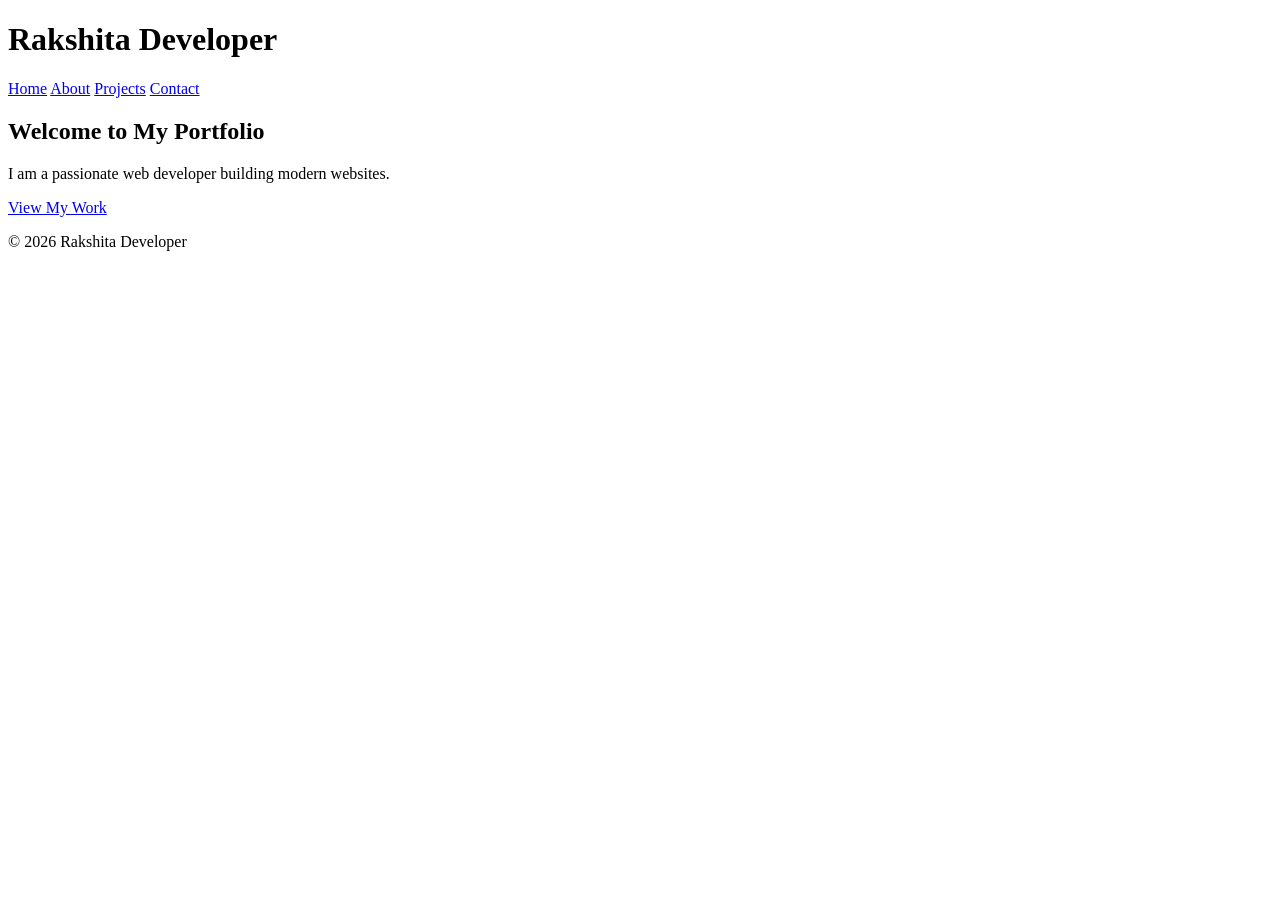
==== index.html @ 8b09e9ca "Add files via upload" ====
<!DOCTYPE html>
<html lang="en">
<head>
<meta charset="UTF-8">
<meta name="viewport" content="width=device-width, initial-scale=1.0">
<title>Rakshita Developer | Home</title>
<link rel="stylesheet" href="css/style.css">
</head>
<body>

<header>
<h1>Rakshita Developer</h1>
<nav>
<a href="index.html">Home</a>
<a href="about.html">About</a>
<a href="projects.html">Projects</a>
<a href="contact.html">Contact</a>
</nav>
</header>

<section class="hero">
<h2>Welcome to My Portfolio</h2>
<p>I am a passionate web developer building modern websites.</p>
<a class="btn" href="projects.html">View My Work</a>
</section>

<footer>
<p>© 2026 Rakshita Developer</p>
</footer>

</body>
</html>
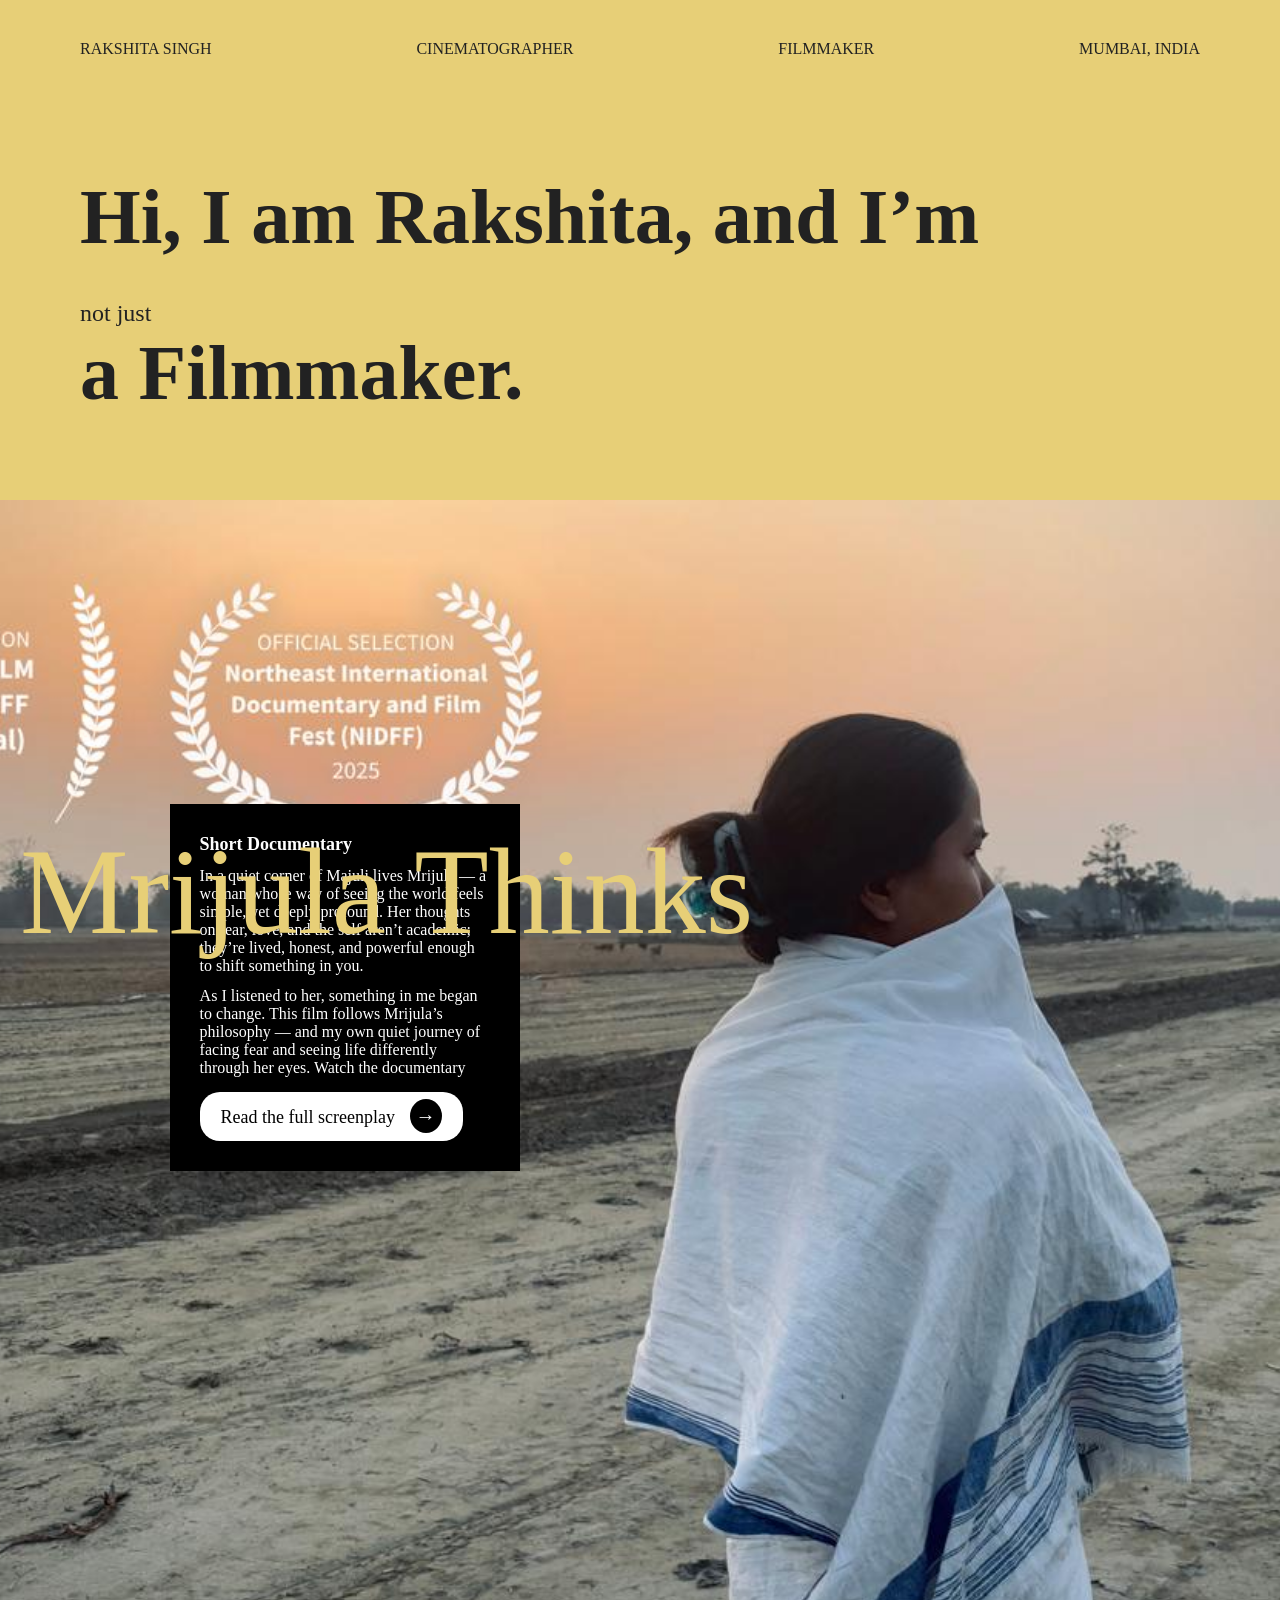
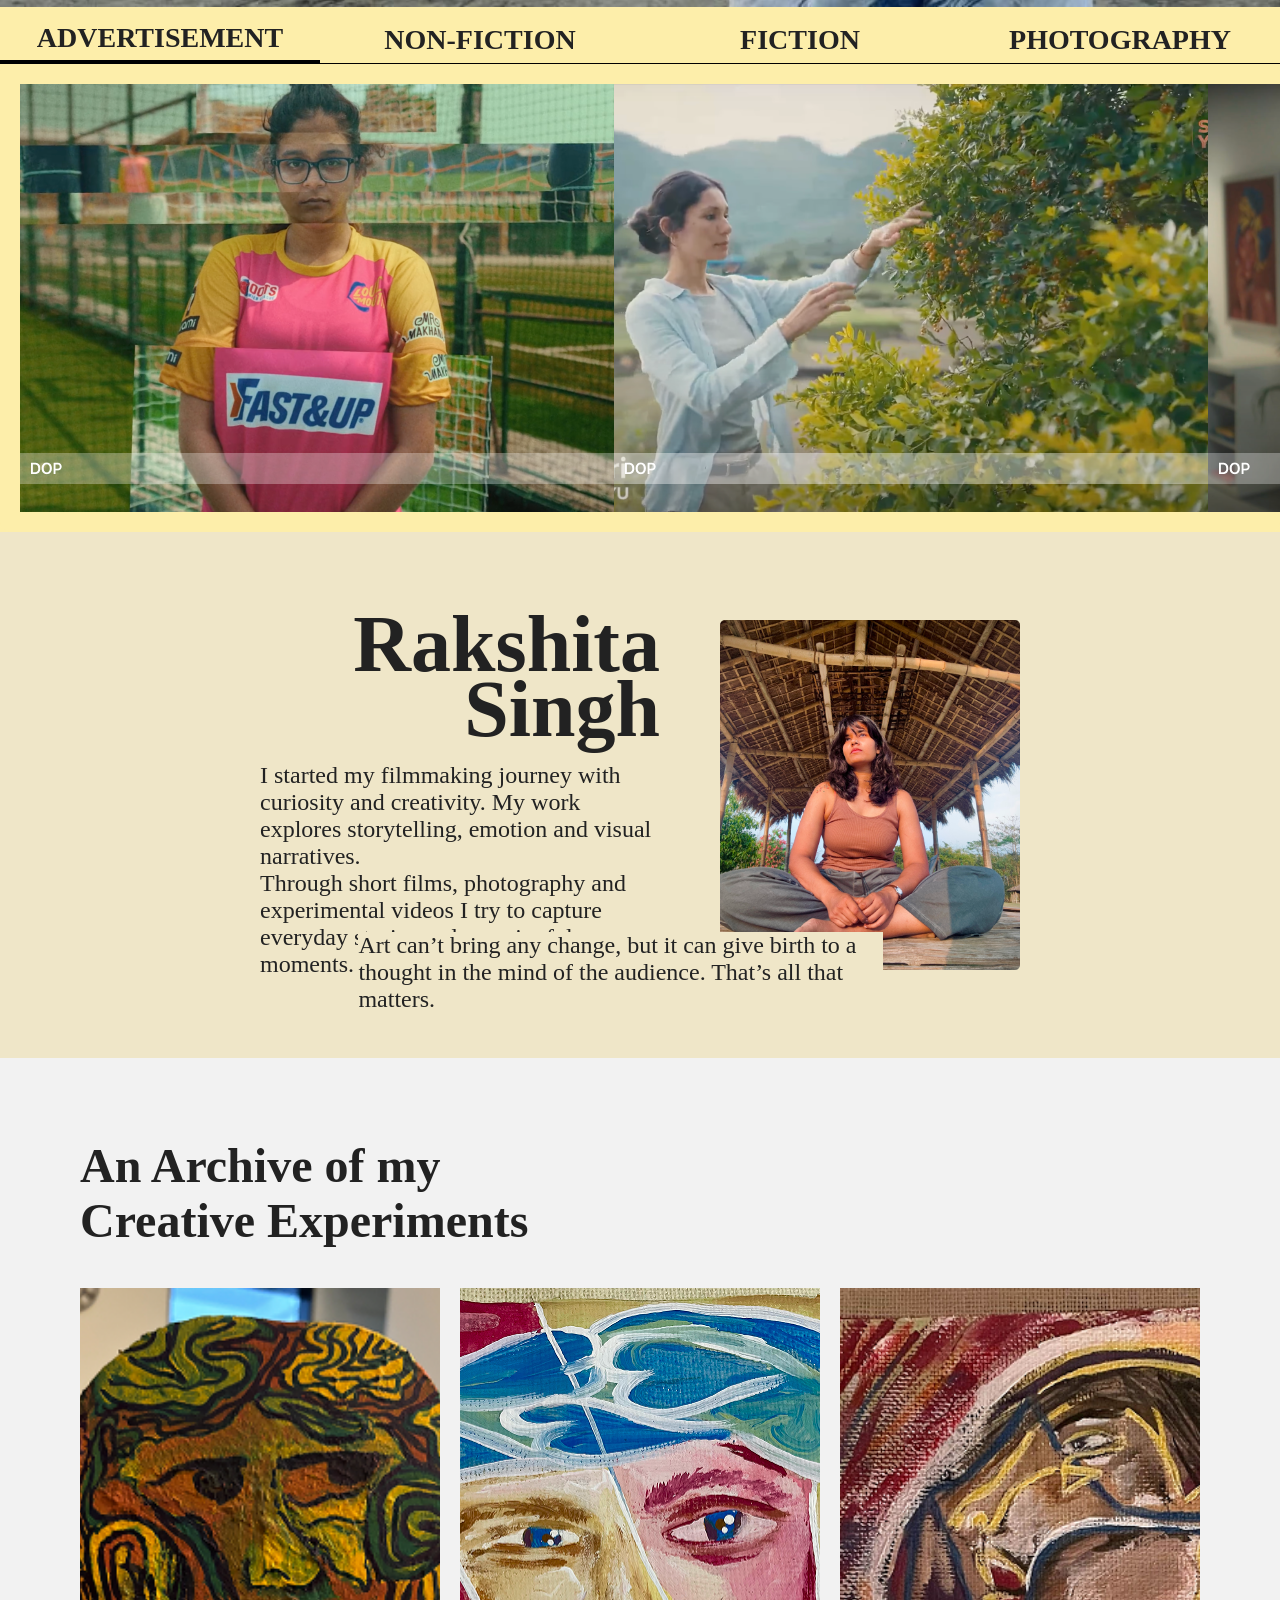
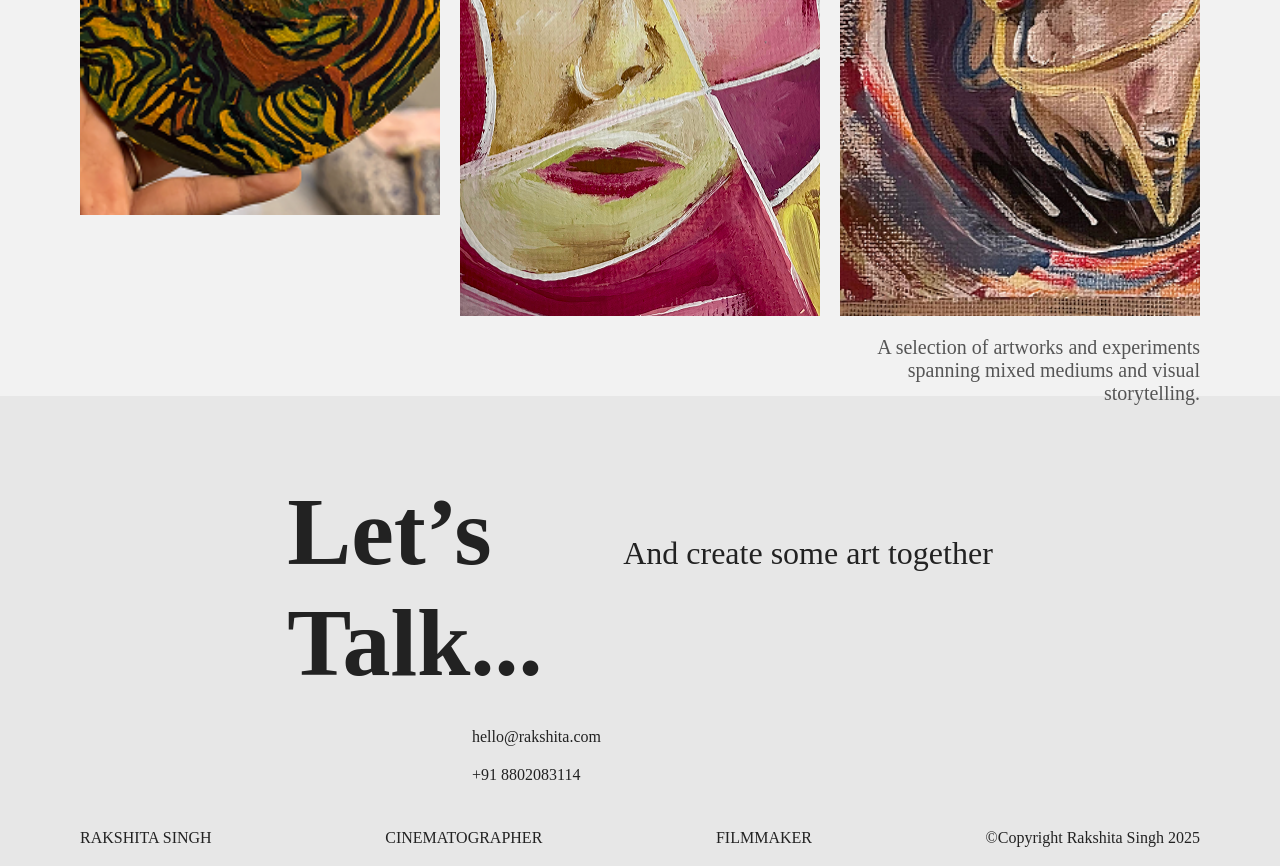
==== commit af092976: "new site added" ====
--- a/index.html
+++ b/index.html
@@ -1,32 +1,269 @@
 <!DOCTYPE html>
 <html lang="en">
+
 <head>
-<meta charset="UTF-8">
-<meta name="viewport" content="width=device-width, initial-scale=1.0">
-<title>Rakshita Developer | Home</title>
-<link rel="stylesheet" href="css/style.css">
+    <meta charset="UTF-8">
+    <meta name="viewport" content="width=device-width, initial-scale=1.0">
+    <title>Rakshita Portfolio</title>
+    <link rel="stylesheet" href="style.css">
+    <script src="https://code.jquery.com/jquery-3.7.1.min.js"></script>
 </head>
+
 <body>
 
-<header>
-<h1>Rakshita Developer</h1>
-<nav>
-<a href="index.html">Home</a>
-<a href="about.html">About</a>
-<a href="projects.html">Projects</a>
-<a href="contact.html">Contact</a>
-</nav>
-</header>
-
-<section class="hero">
-<h2>Welcome to My Portfolio</h2>
-<p>I am a passionate web developer building modern websites.</p>
-<a class="btn" href="projects.html">View My Work</a>
-</section>
-
-<footer>
-<p>© 2026 Rakshita Developer</p>
-</footer>
+    <!-- HERO SECTION -->
+
+    <section class="hero">
+
+        <nav class="navbar">
+
+
+            <ul>
+                <li>RAKSHITA SINGH</li>
+                <li>CINEMATOGRAPHER</li>
+                <li>FILMMAKER</li>
+                <li>MUMBAI, INDIA</li>
+            </ul>
+
+        </nav>
+
+        <div class="hero-text">
+
+            <h1>Hi, I am Rakshita, and I’m <br><span style="font-size: 24px;
+    font-weight: 500;
+    font-family: 'Be vietnam';">not just</span> <br> a Filmmaker.</h1>
+
+        </div>
+
+    </section>
+
+
+    <!-- FEATURE VIDEO SECTION -->
+
+    <section class="feature">
+
+        <div class="feature-container">
+
+
+
+            <div class="feature-card">
+
+                <h2>Mrijula Thinks</h2>
+
+                <h4>Short Documentary</h4>
+
+                <p class="mt-2">
+                    In a quiet corner of Majuli lives Mrijula — a woman whose way of seeing the world feels simple, yet
+                    deeply profound. Her thoughts on fear, love,
+                    and the self aren’t academic; they’re lived, honest, and powerful enough to shift something in you.
+                </p>
+
+                <p class="mt-2">
+                    As I listened to her, something in me began to change. This film follows Mrijula’s philosophy — and
+                    my own quiet journey of facing fear and seeing
+                    life differently through her eyes. Watch the documentary
+                </p>
+
+                <button>Read the full screenplay <span class="arrow-design">&rarr;</span></button>
+
+            </div>
+
+        </div>
+
+    </section>
+
+
+
+    <!-- CATEGORY SECTION -->
+
+    <section class="categories">
+       <ul class="border-bottom">
+    <li><h4 data-target="advertisement">ADVERTISEMENT</h4></li>
+    <li><h4 data-target="nonfiction">NON-FICTION</h4></li>
+    <li><h4 data-target="fiction">FICTION</h4></li>
+    <li><h4 data-target="photography">PHOTOGRAPHY</h4></li>
+</ul>
+
+
+        <div class="category category1" id="advertisement">
+            <div class="d-flex">
+                <img src="images/Frame_130.png">
+                <img src="images/Frame_131.png">
+                <img src="images/Frame_132.png">
+            </div>
+        </div>
+
+
+        <div class="category category2" id="nonfiction">
+            <img src="images/Frame_138.png">
+        </div>
+
+
+        <div class="category category3" id="fiction">
+            <div class="d-flex">
+                <img src="images/Frame_139.png">
+                <img src="images/Frame_23.png">
+                <img src="images/Frame_24.png">
+            </div>
+        </div>
+
+
+        <div class="category category4" id="photography">
+            <div class="d-flex photography1  mb-2">
+                <img src="images/Frame_27.png">
+                <img src="images/Frame_28.png">
+                <img src="images/Frame_29.png">
+                <img src="images/Frame_31.png">
+            </div>
+             <div class="d-flex photography1 mb-2">
+                <img src="images/Frame_32.png">
+                <img src="images/Frame_33.png">
+                <img src="images/Frame_34.png">
+                <img src="images/Frame_35.png">
+            </div>
+           <div class="d-flex photography1  mb-2">
+                <img src="images/Frame_36.png">
+                <img src="images/Frame_37.png">
+
+                <img src="images/Frame_39.png">
+                <img src="images/Frame_40.png">
+            </div>
+        </div>
+        </div>
+
+    </section>
+
+
+    <!-- ABOUT SECTION -->
+
+    <section class="about">
+
+        <div class="about-text">
+
+            <h2>Rakshita <br> Singh</h2>
+
+            <p>
+                I started my filmmaking journey with curiosity and creativity.
+                My work explores storytelling, emotion and visual narratives.
+            </p>
+
+            <p>
+                Through short films, photography and experimental videos
+                I try to capture everyday stories and meaningful moments.
+            </p>
+
+            <h4>Art can’t bring any change, but it can give birth to a thought in the mind of the audience. That’s all
+                that matters.</h4>
+
+        </div>
+
+        <div class="about-img">
+
+            <img src="images/Frame_133.png">
+
+        </div>
+
+    </section>
+
+
+
+    <!-- GALLERY -->
+
+    <section class="gallery">
+
+        <h2>An Archive of my <br> Creative Experiments</h2>
+
+        <div class="gallery-grid">
+            <div class="image1"><img src="images/Frame_136.png"></div>
+            <div class="image2"><img src="images/Frame_135.png"></div>
+            <div class="image3"><img src="images/Frame_137.png"></div>
+        </div>
+
+        <p class="gallery-caption">
+            A selection of artworks and experiments spanning mixed
+            mediums and visual storytelling.
+        </p>
+
+    </section>
+
+
+
+    <!-- CONTACT -->
+
+    <section class="contact">
+        <div class="footer-text">
+            <h2>Let’s Talk...</h2>
+
+            <p style="font-size: 32px;">And create some art together</p>
+        </div>
+        <p class="email">hello@rakshita.com</p>
+        <p class="email">+91 8802083114</p>
+        <nav class="navbar mt-4">
+
+
+            <ul>
+                <li>RAKSHITA SINGH</li>
+                <li>CINEMATOGRAPHER</li>
+                <li>FILMMAKER</li>
+                <li>&#169;Copyright Rakshita Singh 2025</li>
+            </ul>
+
+        </nav>
+    </section>
+
+    <script>
+
+      $(document).ready(function(){
+
+// default show advertisement
+$(".category").hide();
+$("#advertisement").show();
+
+// default active menu
+$('.categories h4[data-target="advertisement"]').addClass("active");
+
+$(".categories h4").click(function(){
+
+var id = $(this).data("target");
+
+// hide all categories
+$(".category").hide();
+
+// show selected
+$("#"+id).show();
+
+// remove active from all
+$(".categories h4").removeClass("active");
+
+// add active to clicked
+$(this).addClass("active");
+
+});
+
+$(".photography1 img").hover(function(){
+
+var imgSrc = $(this).attr("src");
+
+$("#popup-img").attr("src", imgSrc);
+
+$(".image-popup").fadeIn();
+
+}, function(){
+
+$(".image-popup").fadeOut();
+
+});
+
+
+});
+
+    </script>
+
+
+
+
+
 
 </body>
-</html>
+
+</html>
--- a/style.css
+++ b/style.css
@@ -0,0 +1,401 @@
+* {
+    margin: 0;
+    padding: 0;
+    box-sizing: border-box;
+    font-family: "Be Vietnam";
+}
+
+
+body {
+    background: #f5f5f5;
+    color: #222;
+}
+
+.navbar ul li{
+    font-size: 16px;
+     font-family: "Be Vietnam";
+}
+
+.hero {
+    background: #e7cf77;
+    height: 500px;
+    padding: 40px 80px;
+}
+
+
+.navbar {
+    display: flex;
+    justify-content: space-between;
+    align-items: center;
+    margin-bottom: 120px;
+}
+
+p{
+    font-size: 16px;
+    font-family: "Be Vietnam";
+}
+h4{
+    font-size: 18px;
+    font-family: "Be Vietnam";
+}
+.navbar ul {
+    display: flex;
+    /* gap: 30px; */
+    list-style: none;
+    /* JUSTIFY-CONTENT: SPACE-BETWEEN; */
+    justify-content: space-between;
+    width: 100%;
+}
+
+
+.hero-text h1 {
+    font-size: 78px;
+    font-weight: bold;
+    line-height: 1;
+    font-family: "Zodiak";
+}
+
+
+
+.feature {
+    background: #111;
+    padding: 80px;
+}
+
+
+.feature-container {
+    display: flex;
+    align-items: center;
+    gap: 40px;
+}
+
+
+.feature-img {
+    width: 600px;
+    border-radius: 4px;
+}
+
+
+.feature-card {
+    background: #000;
+    color: white;
+    padding: 30px;
+    max-width: 350px;
+}
+
+
+.feature-card h2 {
+    color: #e7cf77;
+    margin-bottom: 10px;
+    font-family:  "Zodiak";
+}
+
+
+.feature-card button {
+    margin-top: 15px;
+    padding: 13px 21px;
+    border: none;
+    background: white;
+    cursor: pointer;
+    border-radius: 20px;
+    font-family: "Be Vietnam";
+    font-size: 18px;
+}
+
+
+
+.categories ul{
+    display: flex;
+    justify-content: space-between;
+    align-items: center;
+    list-style: none;
+}
+.categories ul li {
+    width: 25%;
+    text-align: center;
+}
+
+.d-flex{
+    display: flex;
+    justify-content: space-between;
+    align-items: center;
+}
+.category{
+padding:20px;
+border-radius:10px;
+background:#f3f3f3;
+cursor:pointer;
+text-align:center;
+}
+.categories h4{
+cursor:pointer;
+padding-bottom:6px;
+}
+.photography1 img{
+width:24%;
+transition: transform 0.4s ease;
+cursor:pointer;
+position:relative;
+z-index:1;
+}
+.mb-2{
+    margin-bottom:10px;
+}
+.photography1 img:hover{
+transform: scale(1.5);
+z-index:10;
+box-shadow:0 10px 25px rgba(0,0,0,0.5);
+}
+.categories h4.active{
+border-bottom:3px solid #000;
+}
+.categories{
+    background: #FDEEAA;
+}
+.border-bottom{
+    border-bottom:1px solid #000;
+}
+/* Hide categories initially */
+
+.category{
+display:none;
+background: #FDEEAA;
+}
+#advertisement{
+display:block;
+}
+.categories h4{
+cursor:pointer;
+margin-top:15px;
+font-size: 28px;
+}
+
+
+.category img {
+    max-width: 100%;
+   
+    object-fit: cover;
+}
+
+
+.category h4 {
+    margin-bottom: 10px;
+    font-family:  "Zodiak";
+}
+
+
+
+.about {
+    display: flex;
+    justify-content: center;
+    align-items: center;
+    gap: 60px;
+    padding: 80px;
+    background: #efe6c8;
+}
+
+
+.about-text {
+    max-width: 400px;
+}
+
+
+.about-text h2 {
+    font-size: 80px;
+    margin-bottom: 20px;
+    text-align: right;
+    font-family: "Zodiak";
+    font-weight: bold;
+        line-height: 65px;
+}
+
+.about p{
+    font-size: 24px;
+}
+.about-img img {
+    width: 300px;
+    border-radius: 5px;
+}
+
+
+
+.gallery {
+    padding: 80px;
+    text-align: center;
+    background: #f2f2f2;
+}
+
+
+.gallery h2 {
+    margin-bottom: 40px;
+    font-size: 48px;
+    text-align: left;
+    font-family:  "Zodiak";
+}
+
+
+.gallery-grid {
+    display: flex;
+    justify-content: center;
+    gap: 20px;
+}
+
+
+.gallery-grid img {
+    width: 250px;
+    height: 250px;
+    object-fit: cover;
+}
+
+
+.gallery-caption {
+    margin-top: 20px;
+    font-size: 20px;
+    color: #555;
+    text-align: right;
+    font-family: "Be Vietnam";
+    width: 30%;
+    float: right;
+    font-weight: italic;
+}
+
+
+
+.contact {
+    padding: 80px;
+    background: #e7e7e7;
+}
+
+.footer-text{
+    display: flex;
+    align-items: baseline;
+    width: 100%;
+    justify-content: center;
+}
+
+
+.contact h2 {
+    font-size: 96px;
+    margin-bottom: 10px;
+    width: 30%;
+    font-family: "Zodiak";
+}
+.mt-4{
+    margin-top: 4%;
+}
+
+.arrow-design{
+font-size: 20px;
+    text-align: center;
+    font-weight: 600;
+    background: #000;
+    color: #fff;
+    border-radius: 57%;
+    padding: 6px 6px;
+    margin-left: 10px;
+    width: 59px;
+    height: 47px;
+
+}
+
+.email {
+    margin-top: 20px;
+    font-weight: 500;
+    margin-left: 35%;
+     font-family: "Be Vietnam";
+}
+
+.feature {
+    background-image: url("images/frame_41.jpeg");
+    background-size: cover;
+    background-position: center;
+    background-repeat: no-repeat;
+
+    padding: 80px;
+    min-height: 1107px;
+}
+
+.feature-container {
+    display: flex;
+    align-items: center;
+    justify-content: flex-start;
+    /* gap: 40px; */
+    margin-left: 8%;
+    margin-top: 20%;
+}
+
+.photography1 img{
+    width: 24%;
+
+}
+ 
+.category2{
+    width: 25%;
+}
+.gallery-grid img {
+    width: 100%;
+    height: 100%;
+    object-fit: cover;
+}
+
+.gallery-grid {
+    display: grid;
+    grid-template-columns: repeat(3, 1fr);
+    gap: 20px;
+}
+
+.image1 {
+    height: 527px;
+}
+
+.image3 {
+    height: 628px;
+}
+
+.about {
+    position: relative;
+}
+
+.about h4 {
+    background-color: #efe6c8;
+    position: absolute;
+    width: 41%;
+    font-size: 24px;
+    font-weight: 300;
+    left: 28%;
+    top: 76%;
+    font-family: cursive;
+}
+
+.about-img img {
+    width: 100%;
+    height: 100%;
+    object-fit: cover;
+    border-radius: 5px;
+}
+
+.about-img {
+    width: 300px;
+    height: 350px;
+}
+
+.mt-2 {
+    margin-top: 12px;
+}
+
+.feature-card h2 {
+    position: absolute;
+    top: 822px;
+    font-family:Verdana, Geneva, Tahoma, BirthStone sans-serif;
+    font-size: 122px;
+    left: 20px;
+    z-index: 999;
+    font-weight: 500;
+}
+
+.contact .navbar {
+    display: flex;
+    justify-content: space-between;
+    align-items: center;
+    margin-bottom: -61px;
+}
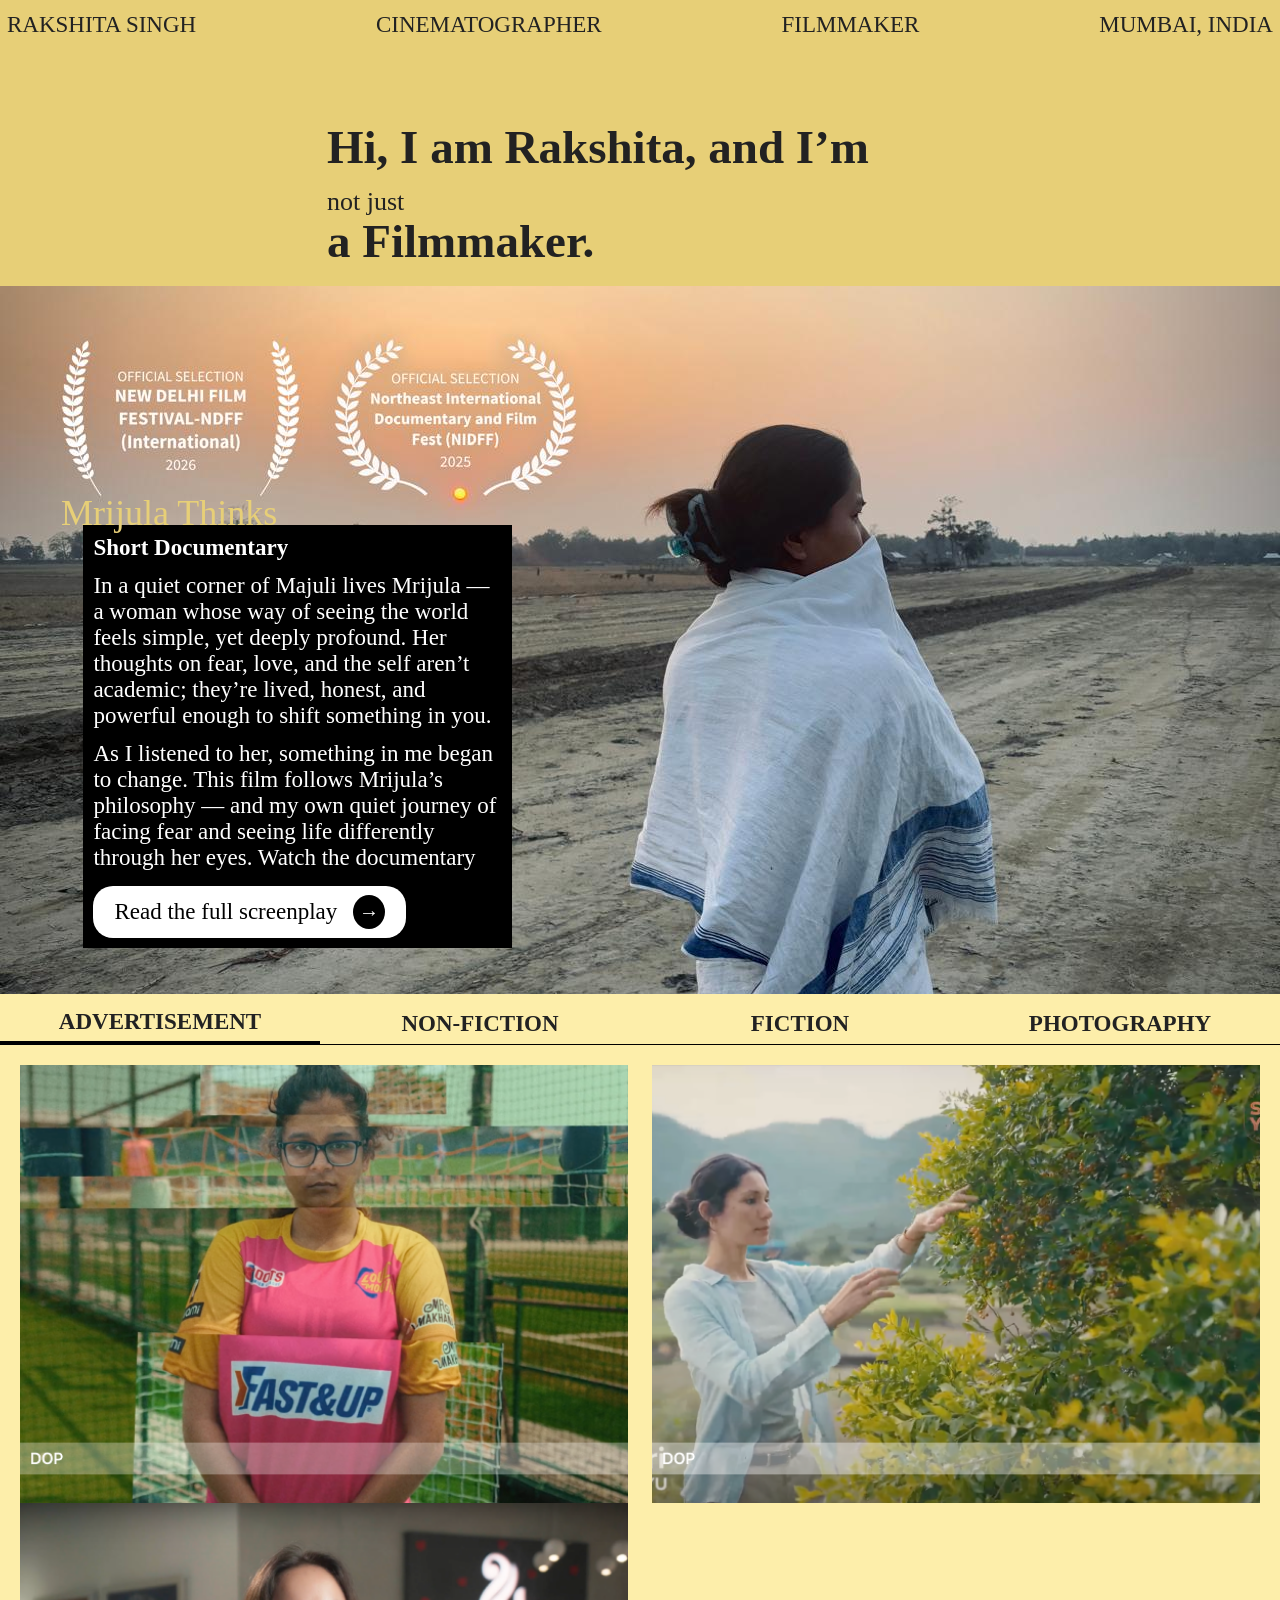
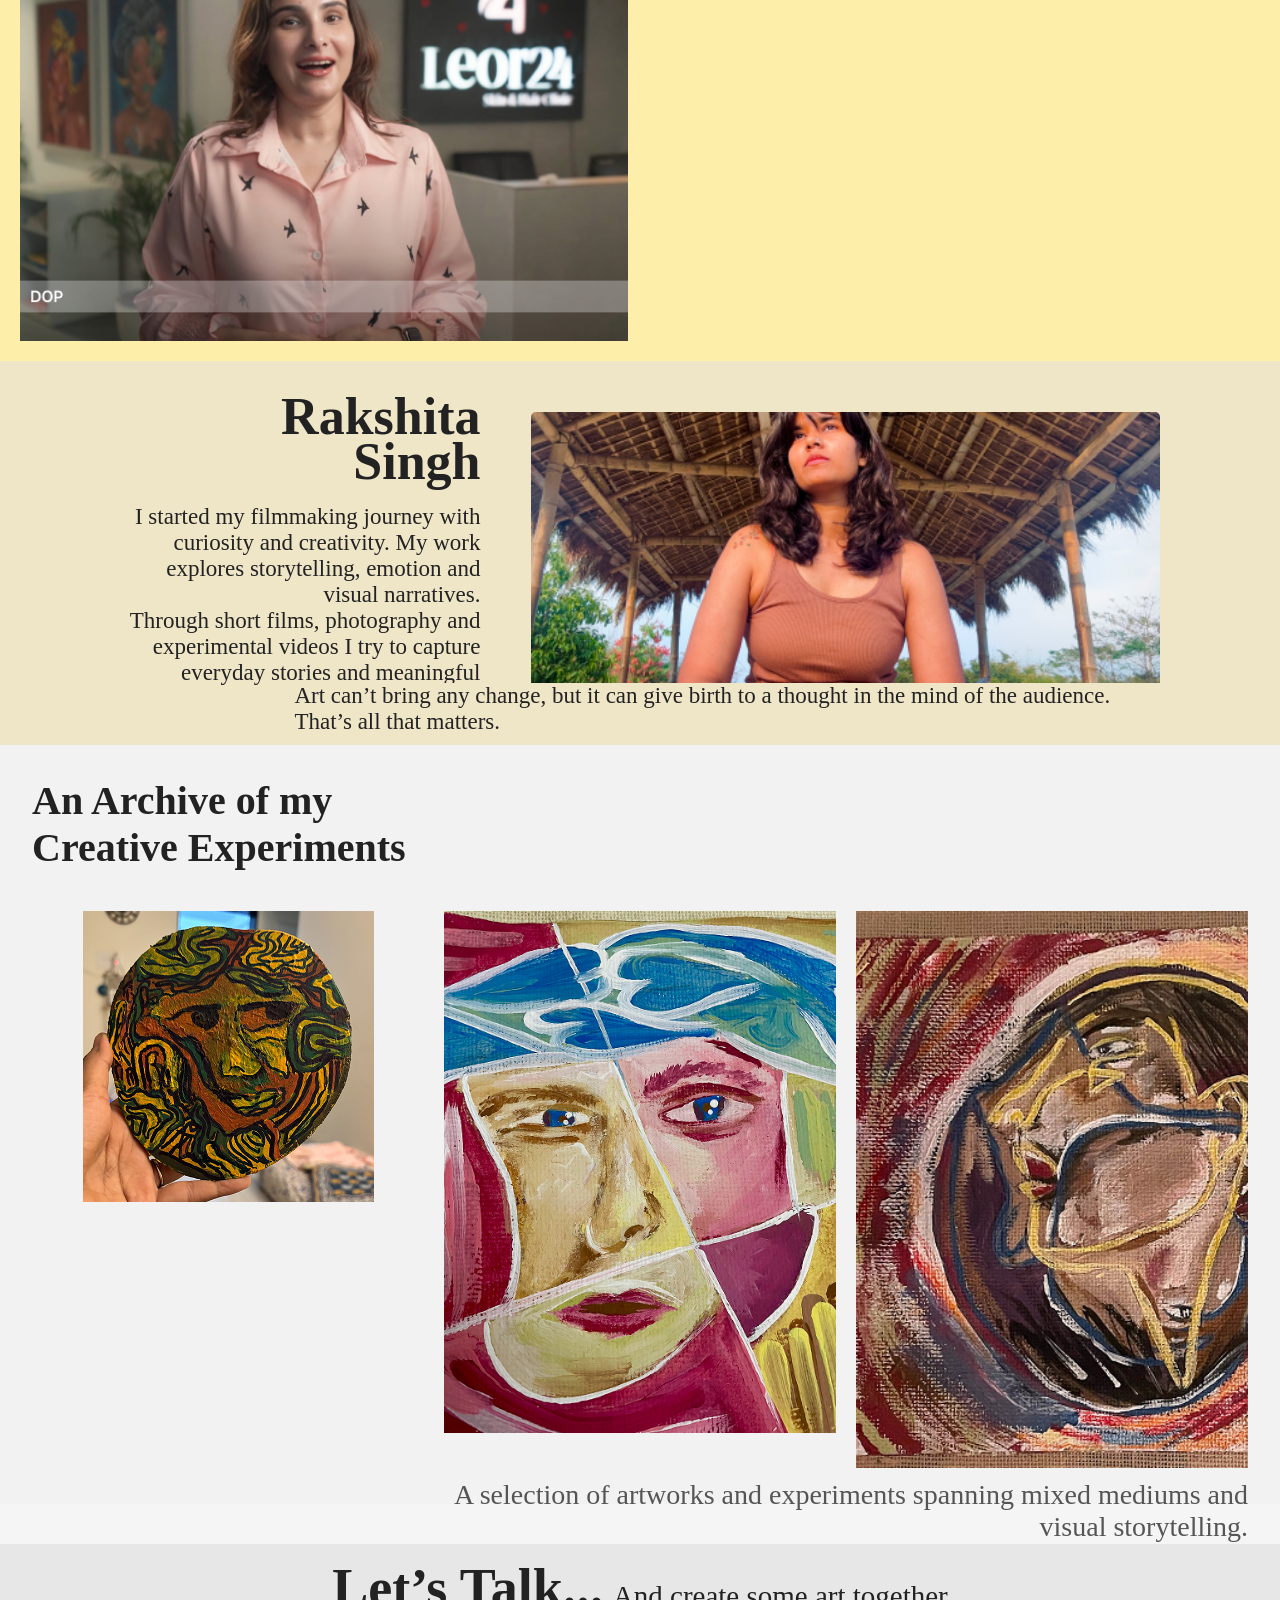
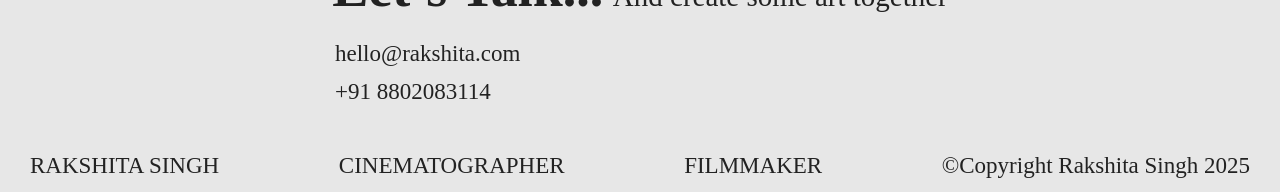
==== commit 2c6e24bb: "Add files via upload" ====
--- a/index.html
+++ b/index.html
@@ -1,269 +1,277 @@
-<!DOCTYPE html>
-<html lang="en">
-
-<head>
-    <meta charset="UTF-8">
-    <meta name="viewport" content="width=device-width, initial-scale=1.0">
-    <title>Rakshita Portfolio</title>
-    <link rel="stylesheet" href="style.css">
-    <script src="https://code.jquery.com/jquery-3.7.1.min.js"></script>
-</head>
-
-<body>
-
-    <!-- HERO SECTION -->
-
-    <section class="hero">
-
-        <nav class="navbar">
-
-
-            <ul>
-                <li>RAKSHITA SINGH</li>
-                <li>CINEMATOGRAPHER</li>
-                <li>FILMMAKER</li>
-                <li>MUMBAI, INDIA</li>
-            </ul>
-
-        </nav>
-
-        <div class="hero-text">
-
-            <h1>Hi, I am Rakshita, and I’m <br><span style="font-size: 24px;
-    font-weight: 500;
-    font-family: 'Be vietnam';">not just</span> <br> a Filmmaker.</h1>
-
-        </div>
-
-    </section>
-
-
-    <!-- FEATURE VIDEO SECTION -->
-
-    <section class="feature">
-
-        <div class="feature-container">
-
-
-
-            <div class="feature-card">
-
-                <h2>Mrijula Thinks</h2>
-
-                <h4>Short Documentary</h4>
-
-                <p class="mt-2">
-                    In a quiet corner of Majuli lives Mrijula — a woman whose way of seeing the world feels simple, yet
-                    deeply profound. Her thoughts on fear, love,
-                    and the self aren’t academic; they’re lived, honest, and powerful enough to shift something in you.
-                </p>
-
-                <p class="mt-2">
-                    As I listened to her, something in me began to change. This film follows Mrijula’s philosophy — and
-                    my own quiet journey of facing fear and seeing
-                    life differently through her eyes. Watch the documentary
-                </p>
-
-                <button>Read the full screenplay <span class="arrow-design">&rarr;</span></button>
-
-            </div>
-
-        </div>
-
-    </section>
-
-
-
-    <!-- CATEGORY SECTION -->
-
-    <section class="categories">
-       <ul class="border-bottom">
-    <li><h4 data-target="advertisement">ADVERTISEMENT</h4></li>
-    <li><h4 data-target="nonfiction">NON-FICTION</h4></li>
-    <li><h4 data-target="fiction">FICTION</h4></li>
-    <li><h4 data-target="photography">PHOTOGRAPHY</h4></li>
-</ul>
-
-
-        <div class="category category1" id="advertisement">
-            <div class="d-flex">
-                <img src="images/Frame_130.png">
-                <img src="images/Frame_131.png">
-                <img src="images/Frame_132.png">
-            </div>
-        </div>
-
-
-        <div class="category category2" id="nonfiction">
-            <img src="images/Frame_138.png">
-        </div>
-
-
-        <div class="category category3" id="fiction">
-            <div class="d-flex">
-                <img src="images/Frame_139.png">
-                <img src="images/Frame_23.png">
-                <img src="images/Frame_24.png">
-            </div>
-        </div>
-
-
-        <div class="category category4" id="photography">
-            <div class="d-flex photography1  mb-2">
-                <img src="images/Frame_27.png">
-                <img src="images/Frame_28.png">
-                <img src="images/Frame_29.png">
-                <img src="images/Frame_31.png">
-            </div>
-             <div class="d-flex photography1 mb-2">
-                <img src="images/Frame_32.png">
-                <img src="images/Frame_33.png">
-                <img src="images/Frame_34.png">
-                <img src="images/Frame_35.png">
-            </div>
-           <div class="d-flex photography1  mb-2">
-                <img src="images/Frame_36.png">
-                <img src="images/Frame_37.png">
-
-                <img src="images/Frame_39.png">
-                <img src="images/Frame_40.png">
-            </div>
-        </div>
-        </div>
-
-    </section>
-
-
-    <!-- ABOUT SECTION -->
-
-    <section class="about">
-
-        <div class="about-text">
-
-            <h2>Rakshita <br> Singh</h2>
-
-            <p>
-                I started my filmmaking journey with curiosity and creativity.
-                My work explores storytelling, emotion and visual narratives.
-            </p>
-
-            <p>
-                Through short films, photography and experimental videos
-                I try to capture everyday stories and meaningful moments.
-            </p>
-
-            <h4>Art can’t bring any change, but it can give birth to a thought in the mind of the audience. That’s all
-                that matters.</h4>
-
-        </div>
-
-        <div class="about-img">
-
-            <img src="images/Frame_133.png">
-
-        </div>
-
-    </section>
-
-
-
-    <!-- GALLERY -->
-
-    <section class="gallery">
-
-        <h2>An Archive of my <br> Creative Experiments</h2>
-
-        <div class="gallery-grid">
-            <div class="image1"><img src="images/Frame_136.png"></div>
-            <div class="image2"><img src="images/Frame_135.png"></div>
-            <div class="image3"><img src="images/Frame_137.png"></div>
-        </div>
-
-        <p class="gallery-caption">
-            A selection of artworks and experiments spanning mixed
-            mediums and visual storytelling.
-        </p>
-
-    </section>
-
-
-
-    <!-- CONTACT -->
-
-    <section class="contact">
-        <div class="footer-text">
-            <h2>Let’s Talk...</h2>
-
-            <p style="font-size: 32px;">And create some art together</p>
-        </div>
-        <p class="email">hello@rakshita.com</p>
-        <p class="email">+91 8802083114</p>
-        <nav class="navbar mt-4">
-
-
-            <ul>
-                <li>RAKSHITA SINGH</li>
-                <li>CINEMATOGRAPHER</li>
-                <li>FILMMAKER</li>
-                <li>&#169;Copyright Rakshita Singh 2025</li>
-            </ul>
-
-        </nav>
-    </section>
-
-    <script>
-
-      $(document).ready(function(){
-
-// default show advertisement
-$(".category").hide();
-$("#advertisement").show();
-
-// default active menu
-$('.categories h4[data-target="advertisement"]').addClass("active");
-
-$(".categories h4").click(function(){
-
-var id = $(this).data("target");
-
-// hide all categories
-$(".category").hide();
-
-// show selected
-$("#"+id).show();
-
-// remove active from all
-$(".categories h4").removeClass("active");
-
-// add active to clicked
-$(this).addClass("active");
-
-});
-
-$(".photography1 img").hover(function(){
-
-var imgSrc = $(this).attr("src");
-
-$("#popup-img").attr("src", imgSrc);
-
-$(".image-popup").fadeIn();
-
-}, function(){
-
-$(".image-popup").fadeOut();
-
-});
-
-
-});
-
-    </script>
-
-
-
-
-
-
-</body>
-
+<!DOCTYPE html>
+<html lang="en">
+
+<head>
+    <meta charset="UTF-8">
+    <meta name="viewport" content="width=device-width, initial-scale=1.0">
+    <title>Rakshita Portfolio</title>
+    <link rel="stylesheet" href="style.css">
+    <script src="https://code.jquery.com/jquery-3.7.1.min.js"></script>
+</head>
+
+<body>
+
+    <!-- HERO SECTION -->
+
+    <section class="hero">
+
+        <nav class="navbar">
+
+
+            <ul>
+                <li>RAKSHITA SINGH</li>
+                <li>CINEMATOGRAPHER</li>
+                <li>FILMMAKER</li>
+                <li>MUMBAI, INDIA</li>
+            </ul>
+
+        </nav>
+
+        <div class="hero-text">
+
+            <h1>Hi, I am Rakshita, and I’m <br><span style="font-size: 24px;
+    font-weight: 500;
+    font-family: 'Be vietnam';">not just</span> <br> a Filmmaker.</h1>
+
+        </div>
+
+    </section>
+
+
+    <!-- FEATURE VIDEO SECTION -->
+
+    <section class="feature">
+
+        <div class="feature-container">
+
+
+
+            <div class="feature-card">
+
+                <h2>Mrijula Thinks</h2>
+
+                <h4>Short Documentary</h4>
+
+                <p class="mt-2">
+                    In a quiet corner of Majuli lives Mrijula — a woman whose way of seeing the world feels simple, yet
+                    deeply profound. Her thoughts on fear, love,
+                    and the self aren’t academic; they’re lived, honest, and powerful enough to shift something in you.
+                </p>
+
+                <p class="mt-2">
+                    As I listened to her, something in me began to change. This film follows Mrijula’s philosophy — and
+                    my own quiet journey of facing fear and seeing
+                    life differently through her eyes. Watch the documentary
+                </p>
+
+                <button>Read the full screenplay <span class="arrow-design">&rarr;</span></button>
+
+            </div>
+
+        </div>
+
+    </section>
+
+
+
+    <!-- CATEGORY SECTION -->
+
+    <section class="categories">
+        <ul class="border-bottom">
+            <li>
+                <h4 data-target="advertisement">ADVERTISEMENT</h4>
+            </li>
+            <li>
+                <h4 data-target="nonfiction">NON-FICTION</h4>
+            </li>
+            <li>
+                <h4 data-target="fiction">FICTION</h4>
+            </li>
+            <li>
+                <h4 data-target="photography">PHOTOGRAPHY</h4>
+            </li>
+        </ul>
+
+
+        <div class="category category1" id="advertisement">
+            <div class="d-flex">
+                <img src="images/Frame_130.png">
+                <img src="images/Frame_131.png">
+                <img src="images/Frame_132.png">
+            </div>
+        </div>
+
+
+        <div class="category category2" id="nonfiction">
+            <img src="images/Frame_138.png">
+        </div>
+
+
+        <div class="category category3" id="fiction">
+            <div class="d-flex">
+                <img src="images/Frame_139.png">
+                <img src="images/Frame_23.png">
+                <img src="images/Frame_24.png">
+            </div>
+        </div>
+
+
+        <div class="category category4" id="photography">
+            <div class="d-flex photography1  mb-2">
+                <img src="images/Frame_27.png">
+                <img src="images/Frame_28.png">
+                <img src="images/Frame_29.png">
+                <img src="images/Frame_31.png">
+            </div>
+            <div class="d-flex photography1 mb-2">
+                <img src="images/Frame_32.png">
+                <img src="images/Frame_33.png">
+                <img src="images/Frame_34.png">
+                <img src="images/Frame_35.png">
+            </div>
+            <div class="d-flex photography1  mb-2">
+                <img src="images/Frame_36.png">
+                <img src="images/Frame_37.png">
+
+                <img src="images/Frame_39.png">
+                <img src="images/Frame_40.png">
+            </div>
+        </div>
+        </div>
+
+    </section>
+
+
+    <!-- ABOUT SECTION -->
+
+    <section class="about">
+
+        <div class="about-text">
+
+            <h2>Rakshita <br> Singh</h2>
+
+            <p>
+                I started my filmmaking journey with curiosity and creativity.
+                My work explores storytelling, emotion and visual narratives.
+            </p>
+
+            <p>
+                Through short films, photography and experimental videos
+                I try to capture everyday stories and meaningful moments.
+            </p>
+
+            <h4>Art can’t bring any change, but it can give birth to a thought in the mind of the audience. That’s all
+                that matters.</h4>
+
+        </div>
+
+        <div class="about-img">
+
+            <img src="images/Frame_133.png">
+
+        </div>
+
+    </section>
+
+
+
+    <!-- GALLERY -->
+
+    <section class="gallery">
+
+        <h2>An Archive of my <br> Creative Experiments</h2>
+
+        <div class="gallery-grid">
+            <div class="image1"><img src="images/Frame_136.png"></div>
+            <div class="image2"><img src="images/Frame_135.png"></div>
+            <div class="image3"><img src="images/Frame_137.png"></div>
+        </div>
+
+        <p class="gallery-caption">
+            A selection of artworks and experiments spanning mixed
+            mediums and visual storytelling.
+        </p>
+
+    </section>
+
+
+
+    <!-- CONTACT -->
+
+    <section class="contact">
+        <div class="footer-text">
+            <h2>Let’s Talk...</h2>
+
+            <p style="font-size: 32px;">And create some art together</p>
+        </div>
+        <p class="email">hello@rakshita.com</p>
+        <p class="email">+91 8802083114</p>
+        <nav class="navbar mt-4">
+
+
+            <ul>
+                <li>RAKSHITA SINGH</li>
+                <li>CINEMATOGRAPHER</li>
+                <li>FILMMAKER</li>
+                <li>&#169;Copyright Rakshita Singh 2025</li>
+            </ul>
+
+        </nav>
+    </section>
+
+    <script>
+
+        $(document).ready(function () {
+
+            // default show advertisement
+            $(".category").hide();
+            $("#advertisement").show();
+
+            // default active menu
+            $('.categories h4[data-target="advertisement"]').addClass("active");
+
+            $(".categories h4").click(function () {
+
+                var id = $(this).data("target");
+
+                // hide all categories
+                $(".category").hide();
+
+                // show selected
+                $("#" + id).show();
+
+                // remove active from all
+                $(".categories h4").removeClass("active");
+
+                // add active to clicked
+                $(this).addClass("active");
+
+            });
+
+            $(".photography1 img").hover(function () {
+
+                var imgSrc = $(this).attr("src");
+
+                $("#popup-img").attr("src", imgSrc);
+
+                $(".image-popup").fadeIn();
+
+            }, function () {
+
+                $(".image-popup").fadeOut();
+
+            });
+
+
+        });
+
+    </script>
+
+
+
+
+
+
+</body>
+
 </html>
--- a/style.css
+++ b/style.css
@@ -1,401 +1,1453 @@
-* {
-    margin: 0;
-    padding: 0;
-    box-sizing: border-box;
-    font-family: "Be Vietnam";
-}
-
-
-body {
-    background: #f5f5f5;
-    color: #222;
-}
-
-.navbar ul li{
-    font-size: 16px;
-     font-family: "Be Vietnam";
-}
-
-.hero {
-    background: #e7cf77;
-    height: 500px;
-    padding: 40px 80px;
-}
-
-
-.navbar {
-    display: flex;
-    justify-content: space-between;
-    align-items: center;
-    margin-bottom: 120px;
-}
-
-p{
-    font-size: 16px;
-    font-family: "Be Vietnam";
-}
-h4{
-    font-size: 18px;
-    font-family: "Be Vietnam";
-}
-.navbar ul {
-    display: flex;
-    /* gap: 30px; */
-    list-style: none;
-    /* JUSTIFY-CONTENT: SPACE-BETWEEN; */
-    justify-content: space-between;
-    width: 100%;
-}
-
-
-.hero-text h1 {
-    font-size: 78px;
-    font-weight: bold;
-    line-height: 1;
-    font-family: "Zodiak";
-}
-
-
-
-.feature {
-    background: #111;
-    padding: 80px;
-}
-
-
-.feature-container {
-    display: flex;
-    align-items: center;
-    gap: 40px;
-}
-
-
-.feature-img {
-    width: 600px;
-    border-radius: 4px;
-}
-
-
-.feature-card {
-    background: #000;
-    color: white;
-    padding: 30px;
-    max-width: 350px;
-}
-
-
-.feature-card h2 {
-    color: #e7cf77;
-    margin-bottom: 10px;
-    font-family:  "Zodiak";
-}
-
-
-.feature-card button {
-    margin-top: 15px;
-    padding: 13px 21px;
-    border: none;
-    background: white;
-    cursor: pointer;
-    border-radius: 20px;
-    font-family: "Be Vietnam";
-    font-size: 18px;
-}
-
-
-
-.categories ul{
-    display: flex;
-    justify-content: space-between;
-    align-items: center;
-    list-style: none;
-}
-.categories ul li {
-    width: 25%;
-    text-align: center;
-}
-
-.d-flex{
-    display: flex;
-    justify-content: space-between;
-    align-items: center;
-}
-.category{
-padding:20px;
-border-radius:10px;
-background:#f3f3f3;
-cursor:pointer;
-text-align:center;
-}
-.categories h4{
-cursor:pointer;
-padding-bottom:6px;
-}
-.photography1 img{
-width:24%;
-transition: transform 0.4s ease;
-cursor:pointer;
-position:relative;
-z-index:1;
-}
-.mb-2{
-    margin-bottom:10px;
-}
-.photography1 img:hover{
-transform: scale(1.5);
-z-index:10;
-box-shadow:0 10px 25px rgba(0,0,0,0.5);
-}
-.categories h4.active{
-border-bottom:3px solid #000;
-}
-.categories{
-    background: #FDEEAA;
-}
-.border-bottom{
-    border-bottom:1px solid #000;
-}
-/* Hide categories initially */
-
-.category{
-display:none;
-background: #FDEEAA;
-}
-#advertisement{
-display:block;
-}
-.categories h4{
-cursor:pointer;
-margin-top:15px;
-font-size: 28px;
-}
-
-
-.category img {
-    max-width: 100%;
-   
-    object-fit: cover;
-}
-
-
-.category h4 {
-    margin-bottom: 10px;
-    font-family:  "Zodiak";
-}
-
-
-
-.about {
-    display: flex;
-    justify-content: center;
-    align-items: center;
-    gap: 60px;
-    padding: 80px;
-    background: #efe6c8;
-}
-
-
-.about-text {
-    max-width: 400px;
-}
-
-
-.about-text h2 {
-    font-size: 80px;
-    margin-bottom: 20px;
-    text-align: right;
-    font-family: "Zodiak";
-    font-weight: bold;
-        line-height: 65px;
-}
-
-.about p{
-    font-size: 24px;
-}
-.about-img img {
-    width: 300px;
-    border-radius: 5px;
-}
-
-
-
-.gallery {
-    padding: 80px;
-    text-align: center;
-    background: #f2f2f2;
-}
-
-
-.gallery h2 {
-    margin-bottom: 40px;
-    font-size: 48px;
-    text-align: left;
-    font-family:  "Zodiak";
-}
-
-
-.gallery-grid {
-    display: flex;
-    justify-content: center;
-    gap: 20px;
-}
-
-
-.gallery-grid img {
-    width: 250px;
-    height: 250px;
-    object-fit: cover;
-}
-
-
-.gallery-caption {
-    margin-top: 20px;
-    font-size: 20px;
-    color: #555;
-    text-align: right;
-    font-family: "Be Vietnam";
-    width: 30%;
-    float: right;
-    font-weight: italic;
-}
-
-
-
-.contact {
-    padding: 80px;
-    background: #e7e7e7;
-}
-
-.footer-text{
-    display: flex;
-    align-items: baseline;
-    width: 100%;
-    justify-content: center;
-}
-
-
-.contact h2 {
-    font-size: 96px;
-    margin-bottom: 10px;
-    width: 30%;
-    font-family: "Zodiak";
-}
-.mt-4{
-    margin-top: 4%;
-}
-
-.arrow-design{
-font-size: 20px;
-    text-align: center;
-    font-weight: 600;
-    background: #000;
-    color: #fff;
-    border-radius: 57%;
-    padding: 6px 6px;
-    margin-left: 10px;
-    width: 59px;
-    height: 47px;
-
-}
-
-.email {
-    margin-top: 20px;
-    font-weight: 500;
-    margin-left: 35%;
-     font-family: "Be Vietnam";
-}
-
-.feature {
-    background-image: url("images/frame_41.jpeg");
-    background-size: cover;
-    background-position: center;
-    background-repeat: no-repeat;
-
-    padding: 80px;
-    min-height: 1107px;
-}
-
-.feature-container {
-    display: flex;
-    align-items: center;
-    justify-content: flex-start;
-    /* gap: 40px; */
-    margin-left: 8%;
-    margin-top: 20%;
-}
-
-.photography1 img{
-    width: 24%;
-
-}
- 
-.category2{
-    width: 25%;
-}
-.gallery-grid img {
-    width: 100%;
-    height: 100%;
-    object-fit: cover;
-}
-
-.gallery-grid {
-    display: grid;
-    grid-template-columns: repeat(3, 1fr);
-    gap: 20px;
-}
-
-.image1 {
-    height: 527px;
-}
-
-.image3 {
-    height: 628px;
-}
-
-.about {
-    position: relative;
-}
-
-.about h4 {
-    background-color: #efe6c8;
-    position: absolute;
-    width: 41%;
-    font-size: 24px;
-    font-weight: 300;
-    left: 28%;
-    top: 76%;
-    font-family: cursive;
-}
-
-.about-img img {
-    width: 100%;
-    height: 100%;
-    object-fit: cover;
-    border-radius: 5px;
-}
-
-.about-img {
-    width: 300px;
-    height: 350px;
-}
-
-.mt-2 {
-    margin-top: 12px;
-}
-
-.feature-card h2 {
-    position: absolute;
-    top: 822px;
-    font-family:Verdana, Geneva, Tahoma, BirthStone sans-serif;
-    font-size: 122px;
-    left: 20px;
-    z-index: 999;
-    font-weight: 500;
-}
-
-.contact .navbar {
-    display: flex;
-    justify-content: space-between;
-    align-items: center;
-    margin-bottom: -61px;
+* {
+    margin: 0;
+    padding: 0;
+    box-sizing: border-box;
+    font-family: "Be Vietnam";
+}
+
+
+body {
+    background: #f5f5f5;
+    color: #222;
+}
+
+.navbar ul li {
+    font-size: 16px;
+    font-family: "Be Vietnam";
+}
+
+.hero {
+    background: #e7cf77;
+    height: 500px;
+    padding: 40px 80px;
+}
+
+
+.navbar {
+    display: flex;
+    justify-content: space-between;
+    align-items: center;
+    margin-bottom: 120px;
+}
+
+p {
+    font-size: 16px;
+    font-family: "Be Vietnam";
+}
+
+h4 {
+    font-size: 18px;
+    font-family: "Be Vietnam";
+}
+
+.navbar ul {
+    display: flex;
+    /* gap: 30px; */
+    list-style: none;
+    /* JUSTIFY-CONTENT: SPACE-BETWEEN; */
+    justify-content: space-between;
+    width: 100%;
+}
+
+
+.hero-text h1 {
+    font-size: 78px;
+    font-weight: bold;
+    line-height: 1;
+    font-family: "Zodiak";
+}
+
+
+
+.feature {
+    background: #111;
+    padding: 80px;
+}
+
+
+.feature-container {
+    display: flex;
+    align-items: center;
+    gap: 40px;
+}
+
+
+.feature-img {
+    width: 600px;
+    border-radius: 4px;
+}
+
+
+.feature-card {
+    background: #000;
+    color: white;
+    padding: 30px;
+    max-width: 350px;
+}
+
+
+.feature-card h2 {
+    color: #e7cf77;
+    margin-bottom: 10px;
+    font-family: "Zodiak";
+}
+
+
+.feature-card button {
+    margin-top: 15px;
+    padding: 13px 21px;
+    border: none;
+    background: white;
+    cursor: pointer;
+    border-radius: 20px;
+    font-family: "Be Vietnam";
+    font-size: 18px;
+}
+
+
+
+.categories ul {
+    display: flex;
+    justify-content: space-between;
+    align-items: center;
+    list-style: none;
+}
+
+.categories ul li {
+    width: 25%;
+    text-align: center;
+}
+
+.d-flex {
+    display: flex;
+    justify-content: space-between;
+    align-items: center;
+}
+
+.category {
+    padding: 20px;
+    border-radius: 10px;
+    background: #f3f3f3;
+    cursor: pointer;
+    text-align: center;
+}
+
+.categories h4 {
+    cursor: pointer;
+    padding-bottom: 6px;
+}
+
+.photography1 img {
+    width: 24%;
+    transition: transform 0.4s ease;
+    cursor: pointer;
+    position: relative;
+    z-index: 1;
+}
+
+.mb-2 {
+    margin-bottom: 10px;
+}
+
+.photography1 img:hover {
+    transform: scale(1.5);
+    z-index: 10;
+    box-shadow: 0 10px 25px rgba(0, 0, 0, 0.5);
+}
+
+.categories h4.active {
+    border-bottom: 3px solid #000;
+}
+
+.categories {
+    background: #FDEEAA;
+}
+
+.border-bottom {
+    border-bottom: 1px solid #000;
+}
+
+/* Hide categories initially */
+
+.category {
+    display: none;
+    background: #FDEEAA;
+}
+
+#advertisement {
+    display: block;
+}
+
+.categories h4 {
+    cursor: pointer;
+    margin-top: 15px;
+    font-size: 28px;
+}
+
+
+.category img {
+    max-width: 100%;
+
+    object-fit: cover;
+}
+
+
+.category h4 {
+    margin-bottom: 10px;
+    font-family: "Zodiak";
+}
+
+
+
+.about {
+    display: flex;
+    justify-content: center;
+    align-items: center;
+    gap: 60px;
+    padding: 80px;
+    background: #efe6c8;
+}
+
+
+.about-text {
+    max-width: 400px;
+}
+
+
+.about-text h2 {
+    font-size: 80px;
+    margin-bottom: 20px;
+    text-align: right;
+    font-family: "Zodiak";
+    font-weight: bold;
+    line-height: 65px;
+}
+
+.about p {
+    font-size: 24px;
+}
+
+.about-img img {
+    width: 300px;
+    border-radius: 5px;
+}
+
+
+
+.gallery {
+    padding: 80px;
+    text-align: center;
+    background: #f2f2f2;
+}
+
+
+.gallery h2 {
+    margin-bottom: 40px;
+    font-size: 48px;
+    text-align: left;
+    font-family: "Zodiak";
+}
+
+
+.gallery-grid {
+    display: flex;
+    justify-content: center;
+    gap: 20px;
+}
+
+
+.gallery-grid img {
+    width: 250px;
+    height: 250px;
+    object-fit: cover;
+}
+
+
+.gallery-caption {
+    margin-top: 20px;
+    font-size: 20px;
+    color: #555;
+    text-align: right;
+    font-family: "Be Vietnam";
+    width: 30%;
+    float: right;
+    font-weight: italic;
+}
+
+
+
+.contact {
+    padding: 80px;
+    background: #e7e7e7;
+}
+
+.footer-text {
+    display: flex;
+    align-items: baseline;
+    width: 100%;
+    justify-content: center;
+}
+
+
+.contact h2 {
+    font-size: 96px;
+    margin-bottom: 10px;
+    width: 30%;
+    font-family: "Zodiak";
+}
+
+.mt-4 {
+    margin-top: 4%;
+}
+
+.arrow-design {
+    font-size: 20px;
+    text-align: center;
+    font-weight: 600;
+    background: #000;
+    color: #fff;
+    border-radius: 57%;
+    padding: 6px 6px;
+    margin-left: 10px;
+    width: 59px;
+    height: 47px;
+
+}
+
+.email {
+    margin-top: 20px;
+    font-weight: 500;
+    margin-left: 35%;
+    font-family: "Be Vietnam";
+}
+
+.feature {
+    background-image: url("images/frame_41.jpeg");
+    background-size: cover;
+    background-position: center;
+    background-repeat: no-repeat;
+
+    padding: 80px;
+    min-height: 1107px;
+}
+
+.feature-container {
+    display: flex;
+    align-items: center;
+    justify-content: flex-start;
+    /* gap: 40px; */
+    margin-left: 8%;
+    margin-top: 20%;
+}
+
+.photography1 img {
+    width: 24%;
+
+}
+
+.category2 {
+    width: 25%;
+}
+
+.gallery-grid img {
+    width: 100%;
+    height: 100%;
+    object-fit: cover;
+}
+
+.gallery-grid {
+    display: grid;
+    grid-template-columns: repeat(3, 1fr);
+    gap: 20px;
+}
+
+.image1 {
+    height: 527px;
+}
+
+.image3 {
+    height: 628px;
+}
+
+.about {
+    position: relative;
+}
+
+.about h4 {
+    background-color: #efe6c8;
+    position: absolute;
+    width: 41%;
+    font-size: 24px;
+    font-weight: 300;
+    left: 28%;
+    top: 76%;
+    font-family: cursive;
+}
+
+.about-img img {
+    width: 100%;
+    height: 100%;
+    object-fit: cover;
+    border-radius: 5px;
+}
+
+.about-img {
+    width: 300px;
+    height: 350px;
+}
+
+.mt-2 {
+    margin-top: 12px;
+}
+
+.feature-card h2 {
+    position: absolute;
+    top: 822px;
+    font-family: Verdana, Geneva, Tahoma, BirthStone sans-serif;
+    font-size: 122px;
+    left: 20px;
+    z-index: 999;
+    font-weight: 500;
+}
+
+.contact .navbar {
+    display: flex;
+    justify-content: space-between;
+    align-items: center;
+    margin-bottom: -61px;
+}
+
+@media(max-width:1280px) {
+    .hero {
+        padding: 12px 7px;
+    }
+
+    .navbar ul li {
+        font-size: 23px;
+
+    }
+
+    .hero-text h1 {
+        font-size: 47px;
+        padding: 0px 320px;
+    }
+
+    .hero {
+        height: 286px;
+    }
+
+    .hero-text h1 span {
+        font-size: 26px !important;
+    }
+
+    .navbar {
+        margin-bottom: 86px;
+    }
+
+    .feature-container {
+        margin-left: 3%;
+        margin-top: 0%;
+    }
+
+    .feature-card {
+        padding: 10px;
+        max-width: 429px;
+        margin: 239px 45px 46px;
+    }
+
+    .feature-card h2 {
+        top: 492px;
+        font-size: 36px;
+        left: 61px;
+    }
+
+    h4 {
+        font-size: 23px;
+        font-family: "Be Vietnam";
+    }
+
+    .mt-2 {
+        margin-top: 12px;
+    }
+
+    p {
+        font-size: 23px;
+        font-family: "Be Vietnam";
+    }
+
+    .feature-card button {
+        margin-top: 15px;
+        padding: 13px 21px;
+        border: none;
+        background: white;
+        cursor: pointer;
+        border-radius: 20px;
+        font-family: "Be Vietnam";
+        font-size: 23px;
+    }
+
+    .categories h4 {
+        margin-top: 15px;
+        font-size: 23px;
+    }
+
+    .d-flex {
+        flex-wrap: wrap;
+    }
+
+    .category img {
+        max-width: 100%;
+        object-fit: cover;
+        width: 49%;
+    }
+
+    .about {
+        display: flex;
+        justify-content: center;
+        align-items: center;
+        gap: 50px;
+        padding: 33px;
+        background: #efe6c8;
+    }
+
+    .about-text {
+        max-width: 360px;
+    }
+
+    .about-text h2 {
+        font-size: 52px;
+        margin-bottom: 20px;
+        text-align: right;
+        font-family: "Zodiak";
+        font-weight: bold;
+        line-height: 45px;
+    }
+
+    .about p {
+        font-size: 23px;
+        text-align: right;
+    }
+
+    .about-img {
+        width: 629px;
+        height: 281px;
+    }
+
+    .about h4 {
+        background-color: #efe6c8;
+        position: absolute;
+        width: 68%;
+        font-size: 23px;
+        font-weight: 300;
+        left: 23%;
+        top: 84%;
+        font-family: cursive;
+    }
+
+    .image1 {
+        /* height: 234px; */
+        width: 100%;
+    }
+
+    .gallery-grid img {
+        max-width: 100%;
+        height: auto;
+        width: auto;
+        object-fit: cover;
+    }
+
+    .image3 {
+        height: auto;
+    }
+
+    .gallery-caption {
+        margin-top: 7px;
+        font-size: 28px;
+        color: #555;
+        text-align: right;
+        width: 71%;
+        float: right;
+        font-weight: 400;
+    }
+
+    .contact {
+        padding: 13px 30px;
+        background: #e7e7e7;
+        margin-top: 40px;
+    }
+
+    .contact h2 {
+        font-size: 54px;
+        margin-bottom: 10px;
+        width: 23%;
+    }
+
+    .footer-text p {
+        font-size: 29px !important;
+    }
+
+    .email {
+        margin-top: 12px;
+        font-weight: 500;
+        margin-left: 25%;
+    }
+
+    .contact .navbar {
+        margin-bottom: 0px;
+    }
+
+    .gallery {
+        padding: 32px;
+    }
+
+    .gallery h2 {
+        margin-bottom: 40px;
+        font-size: 40px;
+    }
+
+    .image1 {
+        height: auto;
+    }
+
+    .gallery-grid .image3 img {
+        height: 557px;
+    }
+
+    .feature {
+        padding: 0px;
+        min-height: 369px;
+        background-image: url(images/frame_41.jpeg);
+        background-size: cover;
+        background-position: inherit;
+        background-repeat: repeat-y;
+    }
+
+}
+
+@media(max-width:1024px) {
+    .hero {
+        padding: 12px 7px;
+    }
+
+    .navbar ul li {
+        font-size: 16px;
+
+    }
+
+    .hero-text h1 {
+        font-size: 40px;
+        padding: 8px 122px;
+    }
+
+    .hero {
+        height: 286px;
+    }
+
+    .hero-text h1 span {
+        font-size: 15px !important;
+    }
+
+    .navbar {
+        margin-bottom: 86px;
+    }
+
+    .feature-container {
+        margin-left: 3%;
+        margin-top: 0%;
+    }
+
+    .feature-card {
+        padding: 10px;
+        max-width: 359px;
+        margin: 171px 0px 10px;
+    }
+
+    .feature-card h2 {
+        top: 435px;
+        font-size: 29px;
+        left: 6px;
+    }
+
+    h4 {
+        font-size: 16px;
+        font-family: "Be Vietnam";
+    }
+
+    .mt-2 {
+        margin-top: 12px;
+    }
+
+    p {
+        font-size: 19px;
+        font-family: "Be Vietnam";
+    }
+
+    .feature-card button {
+        margin-top: 15px;
+        padding: 13px 21px;
+        border: none;
+        background: white;
+        cursor: pointer;
+        border-radius: 20px;
+        font-family: "Be Vietnam";
+        font-size: 15px;
+    }
+
+    .categories h4 {
+        margin-top: 15px;
+        font-size: 14px;
+    }
+
+    .d-flex {
+        flex-wrap: wrap;
+    }
+
+    .category img {
+        max-width: 100%;
+        object-fit: cover;
+        width: 49%;
+    }
+
+    .about {
+        display: flex;
+        justify-content: center;
+        align-items: center;
+        gap: 50px;
+        padding: 33px;
+        background: #efe6c8;
+    }
+
+    .about-text {
+        max-width: 360px;
+    }
+
+    .about-text h2 {
+        font-size: 46px;
+        margin-bottom: 20px;
+        text-align: right;
+        font-family: "Zodiak";
+        font-weight: bold;
+        line-height: 45px;
+    }
+
+    .about p {
+        font-size: 21px;
+        text-align: right;
+    }
+
+    .about-img {
+        width: 629px;
+        height: 281px;
+    }
+
+    .about h4 {
+        background-color: #efe6c8;
+        position: absolute;
+        width: 79%;
+        font-size: 21px;
+        font-weight: 300;
+        left: 9%;
+        top: 79%;
+        font-family: cursive;
+    }
+
+    .image1 {
+        /* height: 234px; */
+        width: 100%;
+    }
+
+    .gallery-grid img {
+        max-width: 100%;
+        height: auto;
+        width: auto;
+        object-fit: cover;
+    }
+
+    .image3 {
+        height: auto;
+    }
+
+    .gallery-caption {
+        margin-top: 7px;
+        font-size: 27px;
+        color: #555;
+        text-align: right;
+        width: 97%;
+        float: right;
+        font-weight: italic;
+    }
+
+    .contact {
+        padding: 13px 30px;
+        background: #e7e7e7;
+        margin-top: 40px;
+    }
+
+    .contact h2 {
+        font-size: 54px;
+        margin-bottom: 10px;
+        width: 33%;
+    }
+
+    .footer-text p {
+        font-size: 29px !important;
+    }
+
+    .email {
+        margin-top: 12px;
+        font-weight: 500;
+        margin-left: 13%;
+    }
+
+    .contact .navbar {
+        margin-bottom: 0px;
+    }
+
+    .gallery {
+        padding: 32px;
+    }
+
+    .gallery h2 {
+        margin-bottom: 40px;
+        font-size: 40px;
+    }
+
+    .image1 {
+        height: auto;
+    }
+
+    .gallery-grid .image3 img {
+        height: 442px;
+    }
+
+    .feature {
+        padding: 0px;
+        min-height: 369px;
+        background-image: url(images/frame_41.jpeg);
+        background-size: cover;
+        background-position: inherit;
+        background-repeat: repeat-y;
+    }
+
+}
+
+@media(max-width:860px) {
+    .hero {
+        padding: 12px 7px;
+    }
+
+    .navbar ul li {
+        font-size: 16px;
+
+    }
+
+    .hero-text h1 {
+        font-size: 40px;
+        padding: 8px 122px;
+    }
+
+    .hero {
+        height: 286px;
+    }
+
+    .hero-text h1 span {
+        font-size: 15px !important;
+    }
+
+    .navbar {
+        margin-bottom: 86px;
+    }
+
+    .feature-container {
+        margin-left: 3%;
+        margin-top: 0%;
+    }
+
+    .feature-card {
+        padding: 10px;
+        max-width: 359px;
+        margin: 171px 0px 10px;
+    }
+
+    .feature-card h2 {
+        top: 435px;
+        font-size: 29px;
+        left: 6px;
+    }
+
+    h4 {
+        font-size: 16px;
+        font-family: "Be Vietnam";
+    }
+
+    .mt-2 {
+        margin-top: 12px;
+    }
+
+    p {
+        font-size: 19px;
+        font-family: "Be Vietnam";
+    }
+
+    .feature-card button {
+        margin-top: 15px;
+        padding: 13px 21px;
+        border: none;
+        background: white;
+        cursor: pointer;
+        border-radius: 20px;
+        font-family: "Be Vietnam";
+        font-size: 15px;
+    }
+
+    .categories h4 {
+        margin-top: 15px;
+        font-size: 14px;
+    }
+
+    .d-flex {
+        flex-wrap: wrap;
+    }
+
+    .category img {
+        max-width: 100%;
+        object-fit: cover;
+        width: 49%;
+    }
+
+    .about {
+        display: flex;
+        justify-content: center;
+        align-items: center;
+        gap: 50px;
+        padding: 33px;
+        background: #efe6c8;
+    }
+
+    .about-text {
+        max-width: 360px;
+    }
+
+    .about-text h2 {
+        font-size: 46px;
+        margin-bottom: 20px;
+        text-align: right;
+        font-family: "Zodiak";
+        font-weight: bold;
+        line-height: 45px;
+    }
+
+    .about p {
+        font-size: 17px;
+        text-align: right;
+    }
+
+    .about-img {
+        width: 629px;
+        height: 281px;
+    }
+
+    .about h4 {
+        background-color: #efe6c8;
+        position: absolute;
+        width: 79%;
+        font-size: 15px;
+        font-weight: 300;
+        left: 9%;
+        top: 79%;
+        font-family: cursive;
+    }
+
+    .image1 {
+        /* height: 234px; */
+        width: 100%;
+    }
+
+    .gallery-grid img {
+        max-width: 100%;
+        height: auto;
+        width: auto;
+        object-fit: cover;
+    }
+
+    .image3 {
+        height: auto;
+    }
+
+    .gallery-caption {
+        margin-top: 7px;
+        font-size: 20px;
+        color: #555;
+        text-align: right;
+        width: 97%;
+        float: right;
+        font-weight: italic;
+    }
+
+    .contact {
+        padding: 13px 30px;
+        background: #e7e7e7;
+        margin-top: 34px;
+    }
+
+    .contact h2 {
+        font-size: 54px;
+        margin-bottom: 10px;
+        width: 40%;
+    }
+
+    .footer-text p {
+        font-size: 21px !important;
+    }
+
+    .email {
+        margin-top: 12px;
+        font-weight: 500;
+        margin-left: 13%;
+    }
+
+    .contact .navbar {
+        margin-bottom: 0px;
+    }
+
+    .gallery {
+        padding: 32px;
+    }
+
+    .gallery h2 {
+        margin-bottom: 40px;
+        font-size: 30px;
+    }
+
+    .image1 {
+        height: auto;
+    }
+
+    .gallery-grid .image3 img {
+        height: 328px;
+    }
+
+    .feature {
+        padding: 0px;
+        min-height: 369px;
+        background-image: url(images/frame_41.jpeg);
+        background-size: cover;
+        background-position: inherit;
+        background-repeat: repeat-y;
+    }
+
+}
+
+@media(max-width:768px) {
+    .hero {
+        padding: 12px 7px;
+    }
+
+    .navbar ul li {
+        font-size: 16px;
+
+    }
+
+    .hero-text h1 {
+        font-size: 40px;
+        padding: 8px 122px;
+    }
+
+    .hero {
+        height: 286px;
+    }
+
+    .hero-text h1 span {
+        font-size: 15px !important;
+    }
+
+    .navbar {
+        margin-bottom: 86px;
+    }
+
+    .feature-container {
+        margin-left: 3%;
+        margin-top: 0%;
+    }
+
+    .feature-card {
+        padding: 10px;
+        max-width: 359px;
+        margin: 171px 0px 10px;
+    }
+
+    .feature-card h2 {
+        top: 435px;
+        font-size: 29px;
+        left: 6px;
+    }
+
+    h4 {
+        font-size: 16px;
+        font-family: "Be Vietnam";
+    }
+
+    .mt-2 {
+        margin-top: 12px;
+    }
+
+    p {
+        font-size: 19px;
+        font-family: "Be Vietnam";
+    }
+
+    .feature-card button {
+        margin-top: 15px;
+        padding: 13px 21px;
+        border: none;
+        background: white;
+        cursor: pointer;
+        border-radius: 20px;
+        font-family: "Be Vietnam";
+        font-size: 15px;
+    }
+
+    .categories h4 {
+        margin-top: 15px;
+        font-size: 14px;
+    }
+
+    .d-flex {
+        flex-wrap: wrap;
+    }
+
+    .category img {
+        max-width: 100%;
+        object-fit: cover;
+        width: 49%;
+    }
+
+    .about {
+        display: flex;
+        justify-content: center;
+        align-items: center;
+        gap: 50px;
+        padding: 33px;
+        background: #efe6c8;
+    }
+
+    .about-text {
+        max-width: 360px;
+    }
+
+    .about-text h2 {
+        font-size: 46px;
+        margin-bottom: 20px;
+        text-align: right;
+        font-family: "Zodiak";
+        font-weight: bold;
+        line-height: 45px;
+    }
+
+    .about p {
+        font-size: 17px;
+        text-align: right;
+    }
+
+    .about-img {
+        width: 629px;
+        height: 281px;
+    }
+
+    .about h4 {
+        background-color: #efe6c8;
+        position: absolute;
+        width: 79%;
+        font-size: 15px;
+        font-weight: 300;
+        left: 9%;
+        top: 79%;
+        font-family: cursive;
+    }
+
+    .image1 {
+        /* height: 234px; */
+        width: 100%;
+    }
+
+    .gallery-grid img {
+        max-width: 100%;
+        height: auto;
+        width: auto;
+        object-fit: cover;
+    }
+
+    .image3 {
+        height: auto;
+    }
+
+    .gallery-caption {
+        margin-top: 7px;
+        font-size: 20px;
+        color: #555;
+        text-align: right;
+        width: 97%;
+        float: right;
+        font-weight: italic;
+    }
+
+    .contact {
+        padding: 13px 30px;
+        background: #e7e7e7;
+        margin-top: 34px;
+    }
+
+    .contact h2 {
+        font-size: 54px;
+        margin-bottom: 10px;
+        width: 40%;
+    }
+
+    .footer-text p {
+        font-size: 21px !important;
+    }
+
+    .email {
+        margin-top: 12px;
+        font-weight: 500;
+        margin-left: 13%;
+    }
+
+    .contact .navbar {
+        margin-bottom: 0px;
+    }
+
+    .gallery {
+        padding: 32px;
+    }
+
+    .gallery h2 {
+        margin-bottom: 40px;
+        font-size: 30px;
+    }
+
+    .image1 {
+        height: auto;
+    }
+
+    .gallery-grid .image3 img {
+        height: 328px;
+    }
+
+    .feature {
+        padding: 0px;
+        min-height: 369px;
+        background-image: url(images/frame_41.jpeg);
+        background-size: cover;
+        background-position: inherit;
+        background-repeat: repeat-y;
+    }
+
+}
+
+@media(max-width:576px) {
+    .hero {
+        padding: 12px 7px;
+    }
+
+    .navbar ul li {
+        font-size: 10px;
+
+    }
+
+    .hero-text h1 {
+        font-size: 36px;
+        padding: 10px 50px;
+    }
+
+    .hero {
+        height: 286px;
+    }
+
+    .hero-text h1 span {
+        font-size: 15px !important;
+    }
+
+    .navbar {
+        margin-bottom: 86px;
+    }
+
+    .feature-container {
+        margin-left: 3%;
+        margin-top: 0%;
+    }
+
+    .feature-card {
+        padding: 10px;
+        max-width: 254px;
+        margin: 171px 0px 10px;
+    }
+
+    .feature-card h2 {
+        top: 435px;
+        font-size: 29px;
+        left: 6px;
+    }
+
+    h4 {
+        font-size: 16px;
+        font-family: "Be Vietnam";
+    }
+
+    .mt-2 {
+        margin-top: 12px;
+    }
+
+    p {
+        font-size: 12px;
+        font-family: "Be Vietnam";
+    }
+
+    .feature-card button {
+        margin-top: 15px;
+        padding: 13px 21px;
+        border: none;
+        background: white;
+        cursor: pointer;
+        border-radius: 20px;
+        font-family: "Be Vietnam";
+        font-size: 15px;
+    }
+
+    .categories h4 {
+        margin-top: 15px;
+        font-size: 14px;
+    }
+
+    .d-flex {
+        flex-wrap: wrap;
+    }
+
+    .category img {
+        max-width: 100%;
+        object-fit: cover;
+        width: 49%;
+    }
+
+    .about {
+        display: flex;
+        justify-content: center;
+        align-items: center;
+        gap: 50px;
+        padding: 33px;
+        background: #efe6c8;
+    }
+
+    .about-text {
+        max-width: 360px;
+    }
+
+    .about-text h2 {
+        font-size: 46px;
+        margin-bottom: 20px;
+        text-align: right;
+        font-family: "Zodiak";
+        font-weight: bold;
+        line-height: 45px;
+    }
+
+    .about p {
+        font-size: 17px;
+        text-align: right;
+    }
+
+    .about-img {
+        width: 629px;
+        height: 281px;
+    }
+
+    .about h4 {
+        background-color: #efe6c8;
+        position: absolute;
+        width: 79%;
+        font-size: 15px;
+        font-weight: 300;
+        left: 9%;
+        top: 79%;
+        font-family: cursive;
+    }
+
+    .image1 {
+        /* height: 234px; */
+        width: 100%;
+    }
+
+    .gallery-grid img {
+        max-width: 100%;
+        height: auto;
+        width: auto;
+        object-fit: cover;
+    }
+
+    .image3 {
+        height: auto;
+    }
+
+    .gallery-caption {
+        margin-top: 7px;
+        font-size: 20px;
+        color: #555;
+        text-align: right;
+        width: 97%;
+        float: right;
+        font-weight: italic;
+    }
+
+    .contact {
+        padding: 13px 30px;
+        background: #e7e7e7;
+        margin-top: 34px;
+    }
+
+    .contact h2 {
+        font-size: 45px;
+        margin-bottom: 10px;
+        width: 49%;
+    }
+
+    .footer-text p {
+        font-size: 21px !important;
+    }
+
+    .email {
+        margin-top: 12px;
+        font-weight: 500;
+        margin-left: 1%;
+    }
+
+    .contact .navbar {
+        margin-bottom: 0px;
+    }
+
+    .gallery {
+        padding: 32px;
+    }
+
+    .gallery h2 {
+        margin-bottom: 40px;
+        font-size: 30px;
+    }
+
+    .image1 {
+        height: auto;
+    }
+
+    .gallery-grid .image3 img {
+        height: 232px;
+    }
+
+    .feature {
+        padding: 0px;
+        min-height: 369px;
+        background-image: url(images/frame_41.jpeg);
+        background-size: cover;
+        background-position: inherit;
+        background-repeat: repeat-y;
+    }
+
 }
